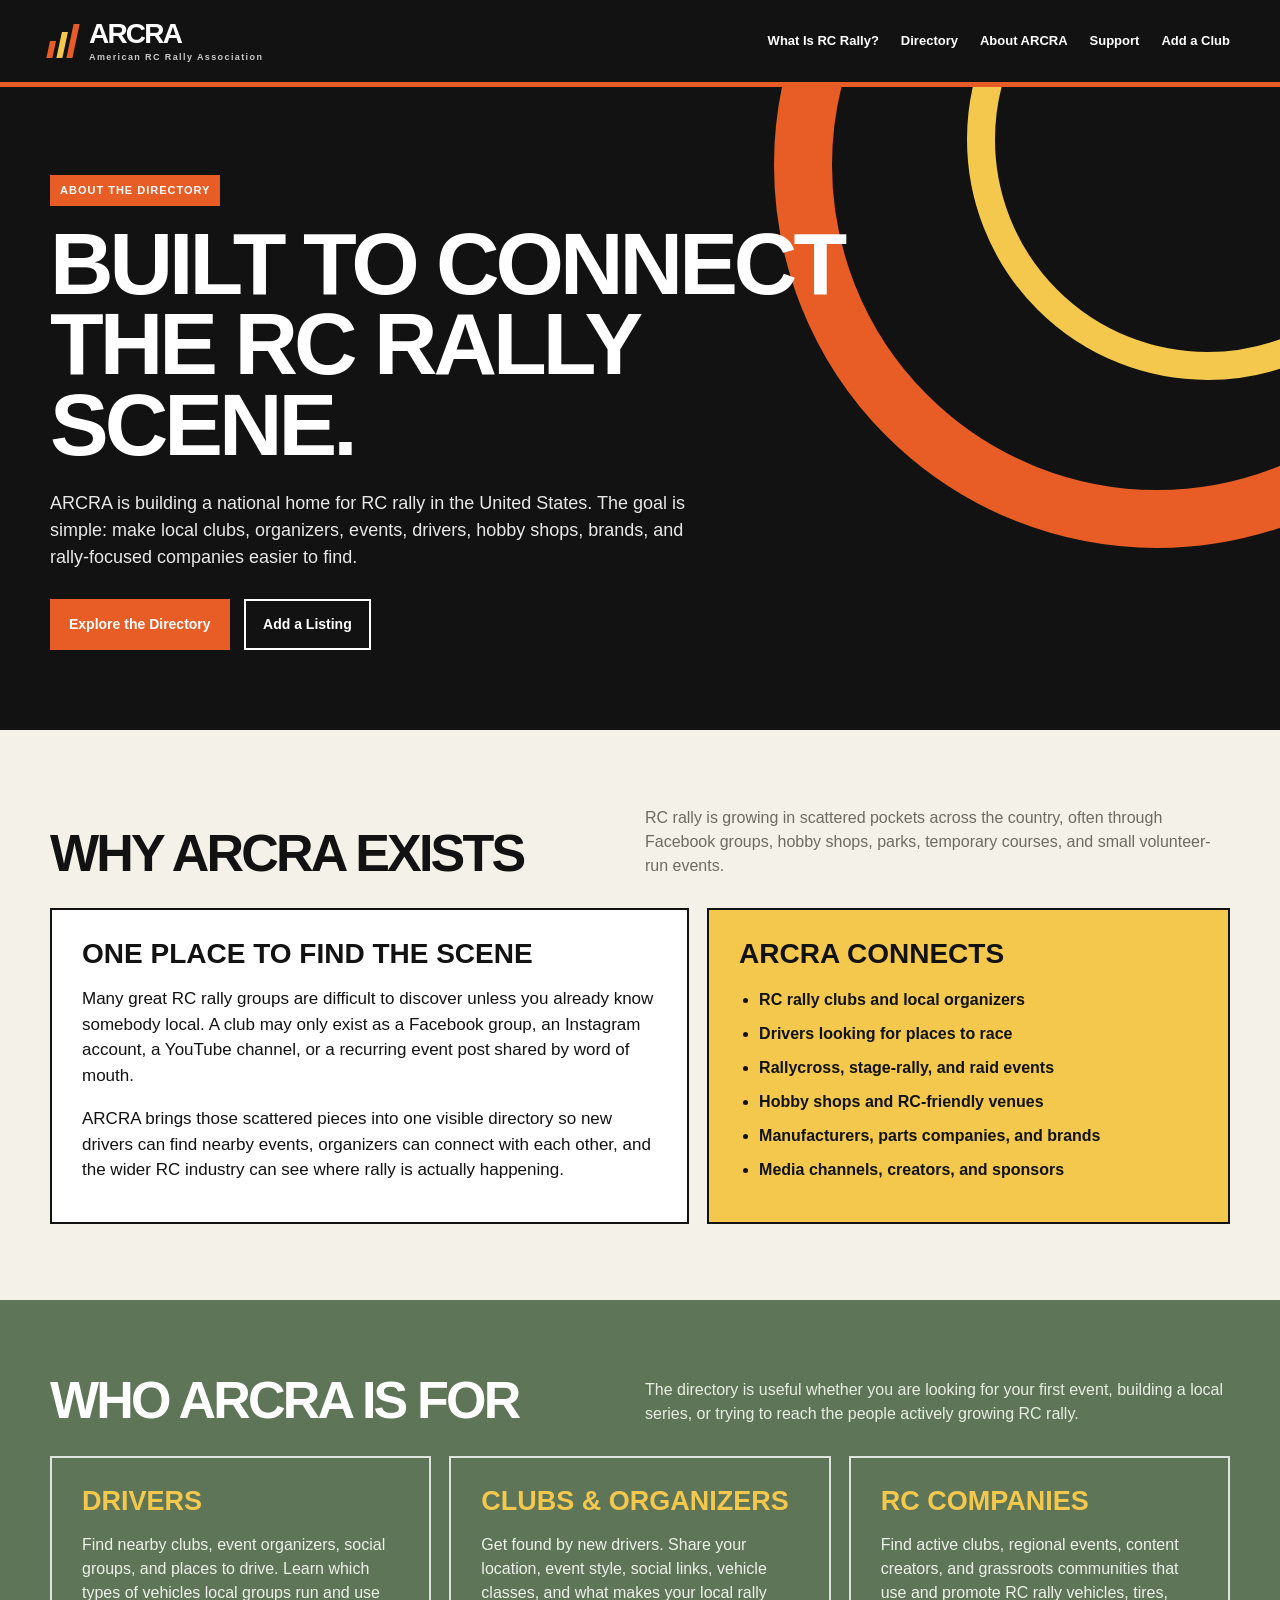
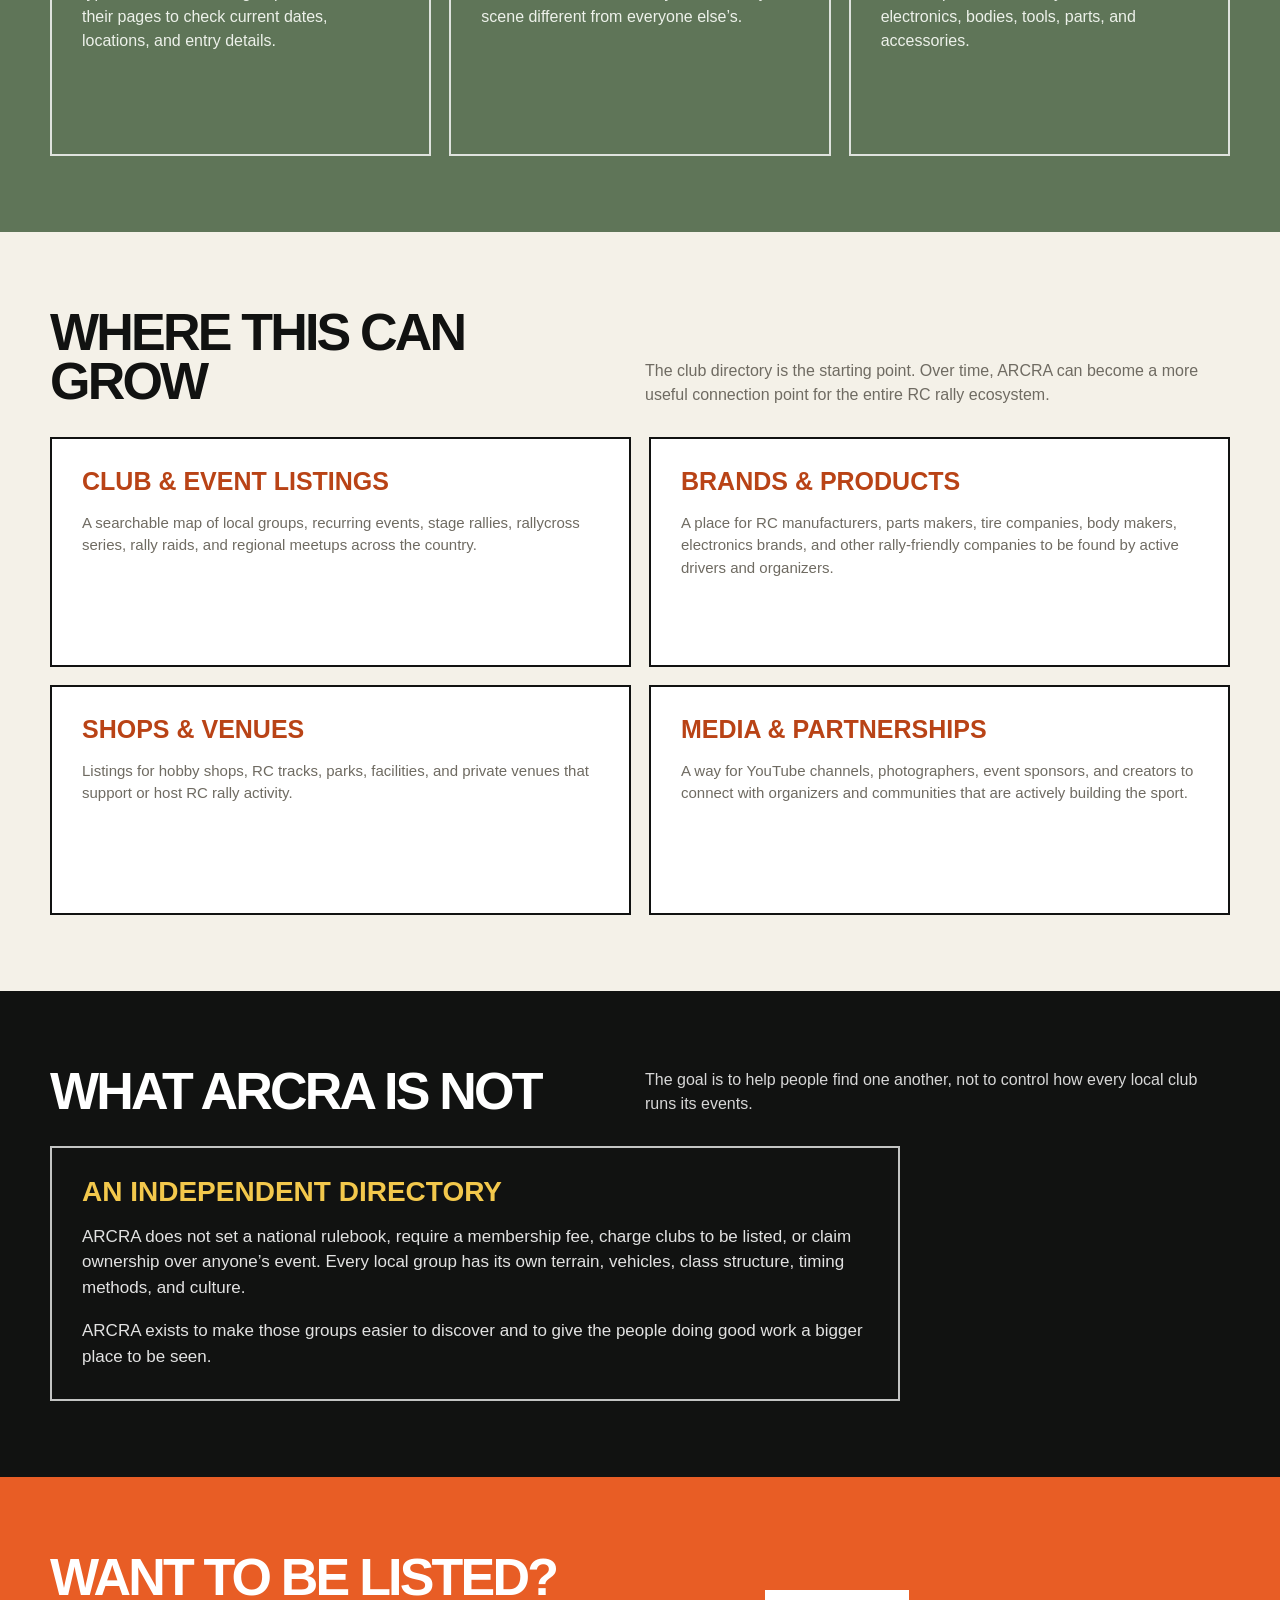
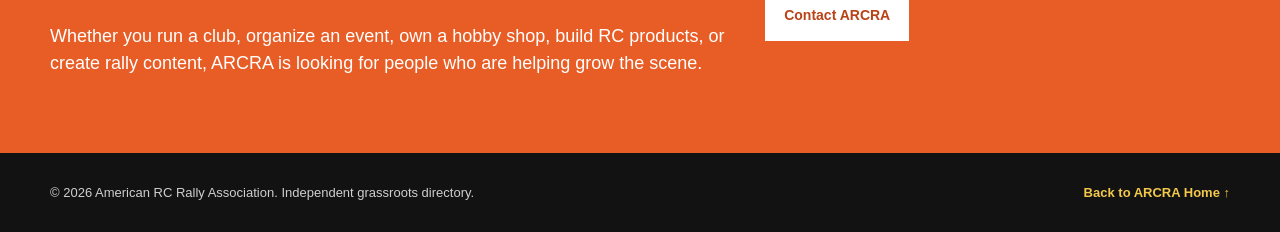
==== about-arcra.html @ 181cf9d0 "Create about-arcra.html" ====
<!DOCTYPE html>
<html lang="en">
<head>
  <meta charset="UTF-8" />
  <meta name="viewport" content="width=device-width, initial-scale=1.0" />

  <title>About ARCRA | American RC Rally Association</title>

  <meta
    name="description"
    content="Learn how ARCRA connects RC rally clubs, organizers, drivers, hobby shops, brands, and event partners across the United States."
  />

  <style>
    :root {
      --black: #111211;
      --paper: #f4f1e8;
      --white: #ffffff;
      --orange: #e85d25;
      --orange-dark: #b94316;
      --yellow: #f3c84c;
      --green: #5f7558;
      --muted: #6f6b62;
      --max-width: 1180px;
    }

    * {
      box-sizing: border-box;
    }

    html {
      scroll-behavior: smooth;
    }

    body {
      margin: 0;
      background: var(--paper);
      color: var(--black);
      font-family: Arial, Helvetica, sans-serif;
      line-height: 1.5;
    }

    a {
      color: inherit;
    }

    .container {
      width: min(var(--max-width), calc(100% - 32px));
      margin: 0 auto;
    }

    header {
      background: var(--black);
      border-bottom: 5px solid var(--orange);
    }

    .topbar {
      min-height: 82px;
      display: flex;
      align-items: center;
      justify-content: space-between;
      gap: 24px;
    }

    .brand {
      display: flex;
      align-items: center;
      gap: 13px;
      color: var(--white);
      text-decoration: none;
    }

    .brand-stripes {
      display: flex;
      align-items: flex-end;
      gap: 4px;
      height: 34px;
      transform: skew(-12deg);
    }

    .brand-stripes span {
      display: block;
      width: 6px;
      background: var(--orange);
    }

    .brand-stripes span:nth-child(1) {
      height: 17px;
    }

    .brand-stripes span:nth-child(2) {
      height: 26px;
      background: var(--yellow);
    }

    .brand-stripes span:nth-child(3) {
      height: 34px;
    }

    .brand-name {
      display: flex;
      flex-direction: column;
      line-height: 1;
    }

    .brand-name strong {
      font-size: 28px;
      font-weight: 900;
      letter-spacing: -1.8px;
    }

    .brand-name small {
      margin-top: 5px;
      color: #c9c9c9;
      font-size: 9px;
      font-weight: 800;
      letter-spacing: 1.4px;
    }

    nav {
      display: flex;
      align-items: center;
      justify-content: flex-end;
      gap: 22px;
      flex-wrap: wrap;
    }

    nav a {
      color: var(--white);
      font-size: 13px;
      font-weight: 800;
      text-decoration: none;
    }

    nav a:hover {
      color: var(--yellow);
    }

    .hero {
      position: relative;
      overflow: hidden;
      background: var(--black);
      color: var(--white);
      padding: 88px 0 80px;
    }

    .hero::before {
      content: "";
      position: absolute;
      width: 650px;
      height: 650px;
      right: -260px;
      top: -305px;
      border: 58px solid var(--orange);
      border-radius: 50%;
    }

    .hero::after {
      content: "";
      position: absolute;
      width: 425px;
      height: 425px;
      right: -168px;
      top: -188px;
      border: 28px solid var(--yellow);
      border-radius: 50%;
    }

    .hero-content {
      position: relative;
      z-index: 1;
      max-width: 860px;
    }

    .eyebrow {
      display: inline-block;
      background: var(--orange);
      padding: 7px 10px;
      font-size: 11px;
      font-weight: 900;
      letter-spacing: 1px;
      text-transform: uppercase;
    }

    h1 {
      margin: 18px 0 0;
      max-width: 820px;
      font-size: clamp(48px, 7vw, 88px);
      line-height: 0.92;
      letter-spacing: -4px;
      text-transform: uppercase;
    }

    .hero-copy {
      max-width: 670px;
      margin: 24px 0 0;
      color: #e8e8e8;
      font-size: 18px;
    }

    .button {
      display: inline-block;
      margin-top: 28px;
      padding: 13px 17px;
      background: var(--orange);
      border: 2px solid var(--orange);
      color: var(--white);
      font-size: 14px;
      font-weight: 900;
      text-decoration: none;
      transition: 0.18s ease;
    }

    .button:hover {
      background: var(--white);
      color: var(--orange);
    }

    .button-outline {
      margin-left: 10px;
      background: transparent;
      border-color: var(--white);
      color: var(--white);
    }

    .button-outline:hover {
      background: var(--white);
      color: var(--black);
    }

    section {
      padding: 76px 0;
    }

    .section-heading {
      display: flex;
      justify-content: space-between;
      align-items: end;
      gap: 28px;
      margin-bottom: 30px;
    }

    h2 {
      margin: 0;
      font-size: clamp(32px, 4.5vw, 52px);
      line-height: 0.95;
      letter-spacing: -2.8px;
      text-transform: uppercase;
    }

    .section-heading p {
      max-width: 585px;
      margin: 0;
      color: var(--muted);
      font-size: 16px;
    }

    .intro-grid,
    .audience-grid,
    .future-grid,
    .cta-grid {
      display: grid;
      gap: 18px;
    }

    .intro-grid {
      grid-template-columns: 1.1fr 0.9fr;
    }

    .intro-main,
    .intro-side,
    .audience-card,
    .future-card,
    .not-card {
      border: 2px solid var(--black);
      padding: 30px;
    }

    .intro-main,
    .audience-card,
    .future-card {
      background: var(--white);
    }

    .intro-main h3,
    .audience-card h3,
    .future-card h3,
    .intro-side h3,
    .not-card h3 {
      margin: 0;
      font-size: 28px;
      line-height: 1;
      text-transform: uppercase;
    }

    .intro-main p,
    .intro-side p,
    .audience-card p,
    .future-card p,
    .not-card p {
      margin: 18px 0 0;
      font-size: 17px;
    }

    .intro-side {
      background: var(--yellow);
    }

    .intro-side ul {
      margin: 20px 0 0;
      padding-left: 20px;
      font-weight: 700;
    }

    .intro-side li {
      margin-bottom: 10px;
    }

    .audience-section {
      background: var(--green);
      color: var(--white);
    }

    .audience-section .section-heading p {
      color: #e8eee3;
    }

    .audience-grid {
      grid-template-columns: repeat(3, 1fr);
    }

    .audience-card {
      min-height: 300px;
      background: transparent;
      border-color: rgba(255, 255, 255, 0.8);
    }

    .audience-card h3 {
      color: var(--yellow);
      font-size: 27px;
    }

    .audience-card p {
      color: #edf1ea;
      font-size: 16px;
    }

    .future-grid {
      grid-template-columns: repeat(2, 1fr);
    }

    .future-card {
      min-height: 230px;
    }

    .future-card h3 {
      color: var(--orange-dark);
      font-size: 25px;
    }

    .future-card p {
      color: var(--muted);
      font-size: 15px;
    }

    .not-section {
      background: var(--black);
      color: var(--white);
    }

    .not-section .section-heading p {
      color: #d7d7d7;
    }

    .not-card {
      border-color: rgba(255, 255, 255, 0.75);
      max-width: 850px;
    }

    .not-card h3 {
      color: var(--yellow);
    }

    .not-card p {
      color: #e2e2e2;
    }

    .cta {
      background: var(--orange);
      color: var(--white);
    }

    .cta-grid {
      grid-template-columns: 1.2fr 0.8fr;
      align-items: center;
    }

    .cta p {
      max-width: 680px;
      margin: 20px 0 0;
      font-size: 18px;
    }

    .cta .button {
      margin-top: 0;
      background: var(--white);
      border-color: var(--white);
      color: var(--orange-dark);
    }

    .cta .button:hover {
      background: var(--black);
      border-color: var(--black);
      color: var(--white);
    }

    footer {
      background: var(--black);
      color: var(--white);
      padding: 30px 0;
    }

    .footer-row {
      display: flex;
      justify-content: space-between;
      align-items: center;
      gap: 16px;
      flex-wrap: wrap;
    }

    .footer-row p {
      margin: 0;
      color: #cfcfcf;
      font-size: 13px;
    }

    .footer-row a {
      color: var(--yellow);
      font-size: 13px;
      font-weight: 900;
      text-decoration: none;
    }

    @media (max-width: 900px) {
      .intro-grid,
      .cta-grid,
      .audience-grid,
      .future-grid {
        grid-template-columns: 1fr;
      }
    }

    @media (max-width: 650px) {
      .topbar {
        min-height: auto;
        padding: 15px 0;
        flex-direction: column;
        align-items: flex-start;
      }

      nav {
        justify-content: flex-start;
        gap: 15px;
      }

      .hero {
        padding: 64px 0 58px;
      }

      .hero::before {
        width: 420px;
        height: 420px;
        right: -260px;
        top: -185px;
        border-width: 45px;
      }

      .hero::after {
        width: 290px;
        height: 290px;
        right: -178px;
        top: -125px;
      }

      h1 {
        letter-spacing: -2.8px;
      }

      .section-heading {
        flex-direction: column;
        align-items: flex-start;
      }

      .button-outline {
        margin-left: 0;
      }

      section {
        padding: 58px 0;
      }
    }
  </style>
</head>

<body>
  <header>
    <div class="container topbar">
      <a class="brand" href="index.html" aria-label="ARCRA home">
        <span class="brand-stripes" aria-hidden="true">
          <span></span>
          <span></span>
          <span></span>
        </span>

        <span class="brand-name">
          <strong>ARCRA</strong>
          <small>American RC Rally Association</small>
        </span>
      </a>

      <nav>
        <a href="what-is-rc-rally.html">What Is RC Rally?</a>
        <a href="index.html#directory">Directory</a>
        <a href="about-arcra.html">About ARCRA</a>
        <a href="index.html#support">Support</a>
        <a href="index.html#add-a-club">Add a Club</a>
      </nav>
    </div>
  </header>

  <main>
    <section class="hero">
      <div class="container">
        <div class="hero-content">
          <span class="eyebrow">About the Directory</span>

          <h1>Built to Connect the RC Rally Scene.</h1>

          <p class="hero-copy">
            ARCRA is building a national home for RC rally in the United States.
            The goal is simple: make local clubs, organizers, events, drivers,
            hobby shops, brands, and rally-focused companies easier to find.
          </p>

          <a class="button" href="index.html#directory">Explore the Directory</a>
          <a class="button button-outline" href="index.html#add-a-club">Add a Listing</a>
        </div>
      </div>
    </section>

    <section>
      <div class="container">
        <div class="section-heading">
          <h2>Why ARCRA Exists</h2>

          <p>
            RC rally is growing in scattered pockets across the country, often
            through Facebook groups, hobby shops, parks, temporary courses, and
            small volunteer-run events.
          </p>
        </div>

        <div class="intro-grid">
          <div class="intro-main">
            <h3>One Place to Find the Scene</h3>

            <p>
              Many great RC rally groups are difficult to discover unless you
              already know somebody local. A club may only exist as a Facebook
              group, an Instagram account, a YouTube channel, or a recurring
              event post shared by word of mouth.
            </p>

            <p>
              ARCRA brings those scattered pieces into one visible directory so
              new drivers can find nearby events, organizers can connect with
              each other, and the wider RC industry can see where rally is
              actually happening.
            </p>
          </div>

          <aside class="intro-side">
            <h3>ARCRA Connects</h3>

            <ul>
              <li>RC rally clubs and local organizers</li>
              <li>Drivers looking for places to race</li>
              <li>Rallycross, stage-rally, and raid events</li>
              <li>Hobby shops and RC-friendly venues</li>
              <li>Manufacturers, parts companies, and brands</li>
              <li>Media channels, creators, and sponsors</li>
            </ul>
          </aside>
        </div>
      </div>
    </section>

    <section class="audience-section">
      <div class="container">
        <div class="section-heading">
          <h2>Who ARCRA Is For</h2>

          <p>
            The directory is useful whether you are looking for your first event,
            building a local series, or trying to reach the people actively
            growing RC rally.
          </p>
        </div>

        <div class="audience-grid">
          <article class="audience-card">
            <h3>Drivers</h3>

            <p>
              Find nearby clubs, event organizers, social groups, and places to
              drive. Learn which types of vehicles local groups run and use their
              pages to check current dates, locations, and entry details.
            </p>
          </article>

          <article class="audience-card">
            <h3>Clubs & Organizers</h3>

            <p>
              Get found by new drivers. Share your location, event style, social
              links, vehicle classes, and what makes your local rally scene
              different from everyone else’s.
            </p>
          </article>

          <article class="audience-card">
            <h3>RC Companies</h3>

            <p>
              Find active clubs, regional events, content creators, and
              grassroots communities that use and promote RC rally vehicles,
              tires, electronics, bodies, tools, parts, and accessories.
            </p>
          </article>
        </div>
      </div>
    </section>

    <section>
      <div class="container">
        <div class="section-heading">
          <h2>Where This Can Grow</h2>

          <p>
            The club directory is the starting point. Over time, ARCRA can become
            a more useful connection point for the entire RC rally ecosystem.
          </p>
        </div>

        <div class="future-grid">
          <article class="future-card">
            <h3>Club & Event Listings</h3>

            <p>
              A searchable map of local groups, recurring events, stage rallies,
              rallycross series, rally raids, and regional meetups across the
              country.
            </p>
          </article>

          <article class="future-card">
            <h3>Brands & Products</h3>

            <p>
              A place for RC manufacturers, parts makers, tire companies, body
              makers, electronics brands, and other rally-friendly companies to
              be found by active drivers and organizers.
            </p>
          </article>

          <article class="future-card">
            <h3>Shops & Venues</h3>

            <p>
              Listings for hobby shops, RC tracks, parks, facilities, and private
              venues that support or host RC rally activity.
            </p>
          </article>

          <article class="future-card">
            <h3>Media & Partnerships</h3>

            <p>
              A way for YouTube channels, photographers, event sponsors, and
              creators to connect with organizers and communities that are
              actively building the sport.
            </p>
          </article>
        </div>
      </div>
    </section>

    <section class="not-section">
      <div class="container">
        <div class="section-heading">
          <h2>What ARCRA Is Not</h2>

          <p>
            The goal is to help people find one another, not to control how every
            local club runs its events.
          </p>
        </div>

        <div class="not-card">
          <h3>An Independent Directory</h3>

          <p>
            ARCRA does not set a national rulebook, require a membership fee,
            charge clubs to be listed, or claim ownership over anyone’s event.
            Every local group has its own terrain, vehicles, class structure,
            timing methods, and culture.
          </p>

          <p>
            ARCRA exists to make those groups easier to discover and to give the
            people doing good work a bigger place to be seen.
          </p>
        </div>
      </div>
    </section>

    <section class="cta">
      <div class="container cta-grid">
        <div>
          <h2>Want to Be Listed?</h2>

          <p>
            Whether you run a club, organize an event, own a hobby shop, build
            RC products, or create rally content, ARCRA is looking for people
            who are helping grow the scene.
          </p>
        </div>

        <div>
          <a
            class="button"
            href="mailto:TampaRCrallyraids@gmail.com?subject=ARCRA%20Listing%20Request"
          >
            Contact ARCRA
          </a>
        </div>
      </div>
    </section>
  </main>

  <footer>
    <div class="container footer-row">
      <p>© 2026 American RC Rally Association. Independent grassroots directory.</p>
      <a href="index.html">Back to ARCRA Home ↑</a>
    </div>
  </footer>
</body>
</html>
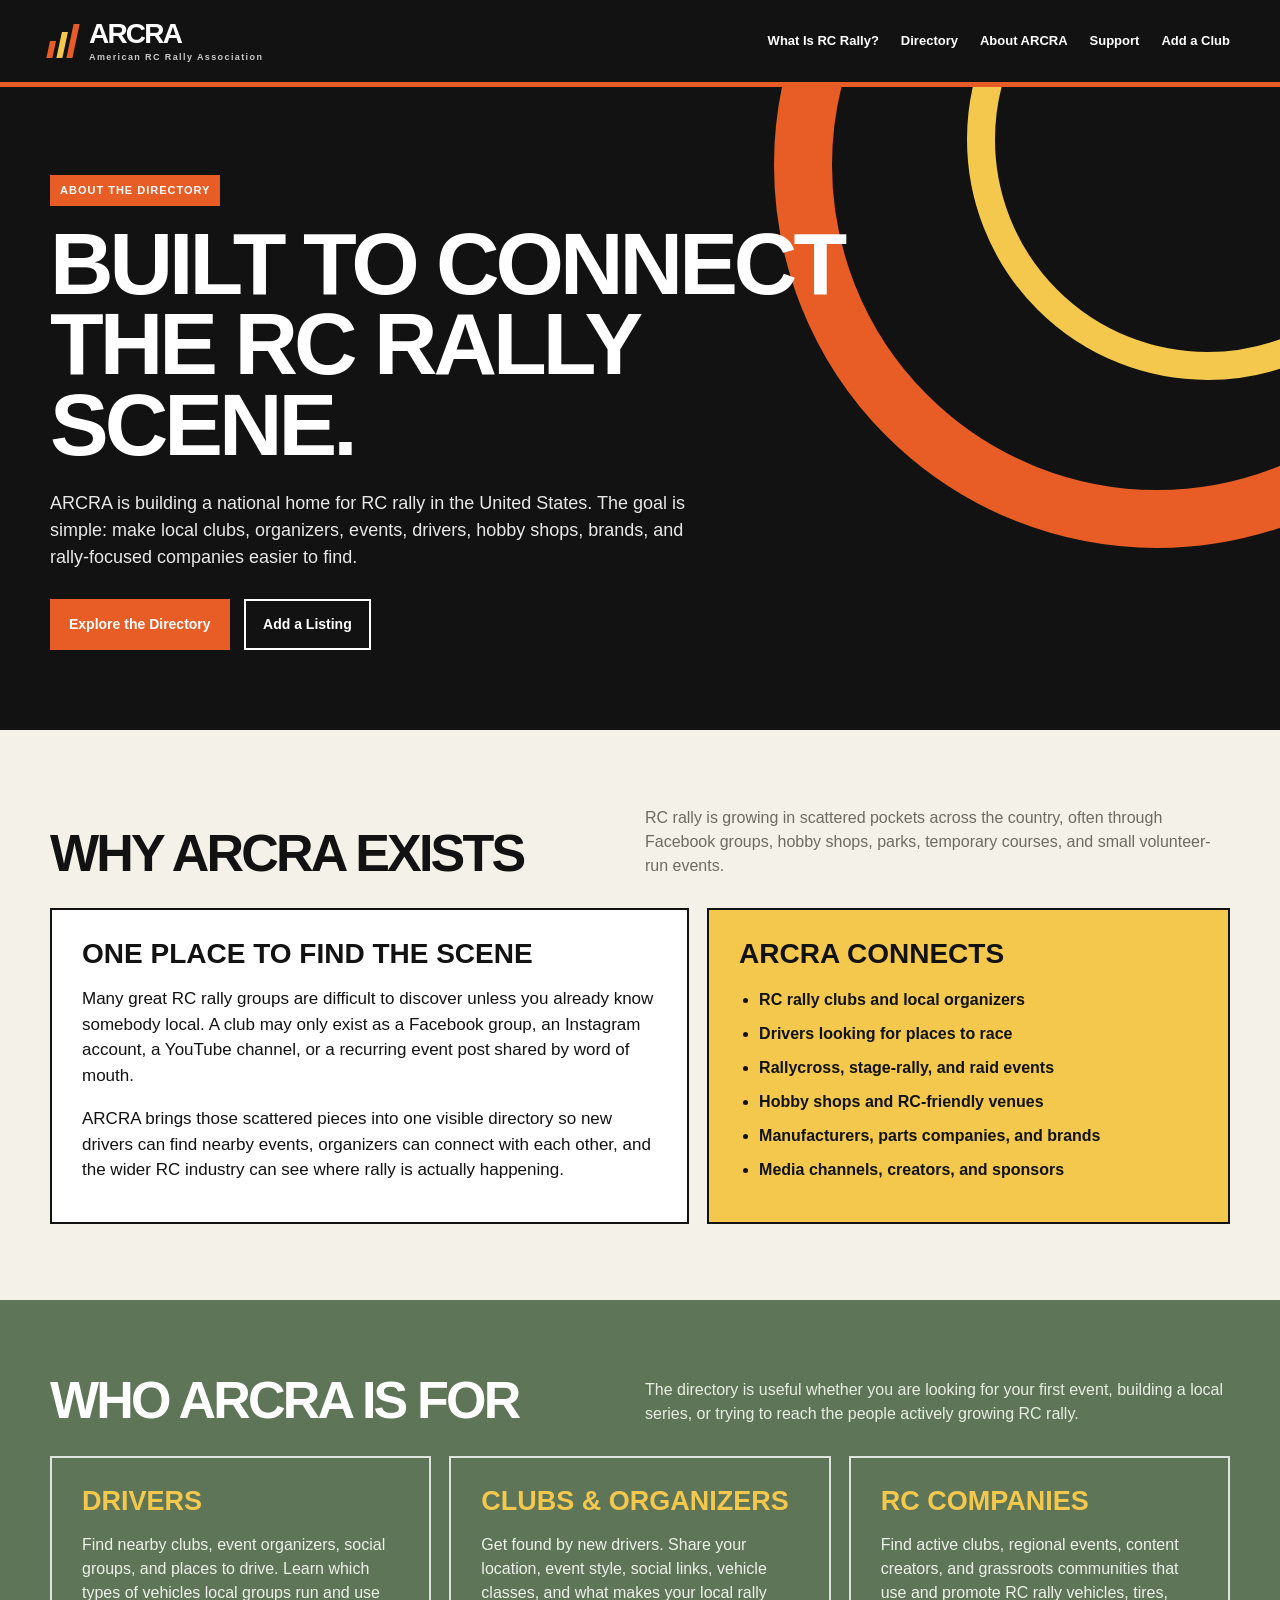
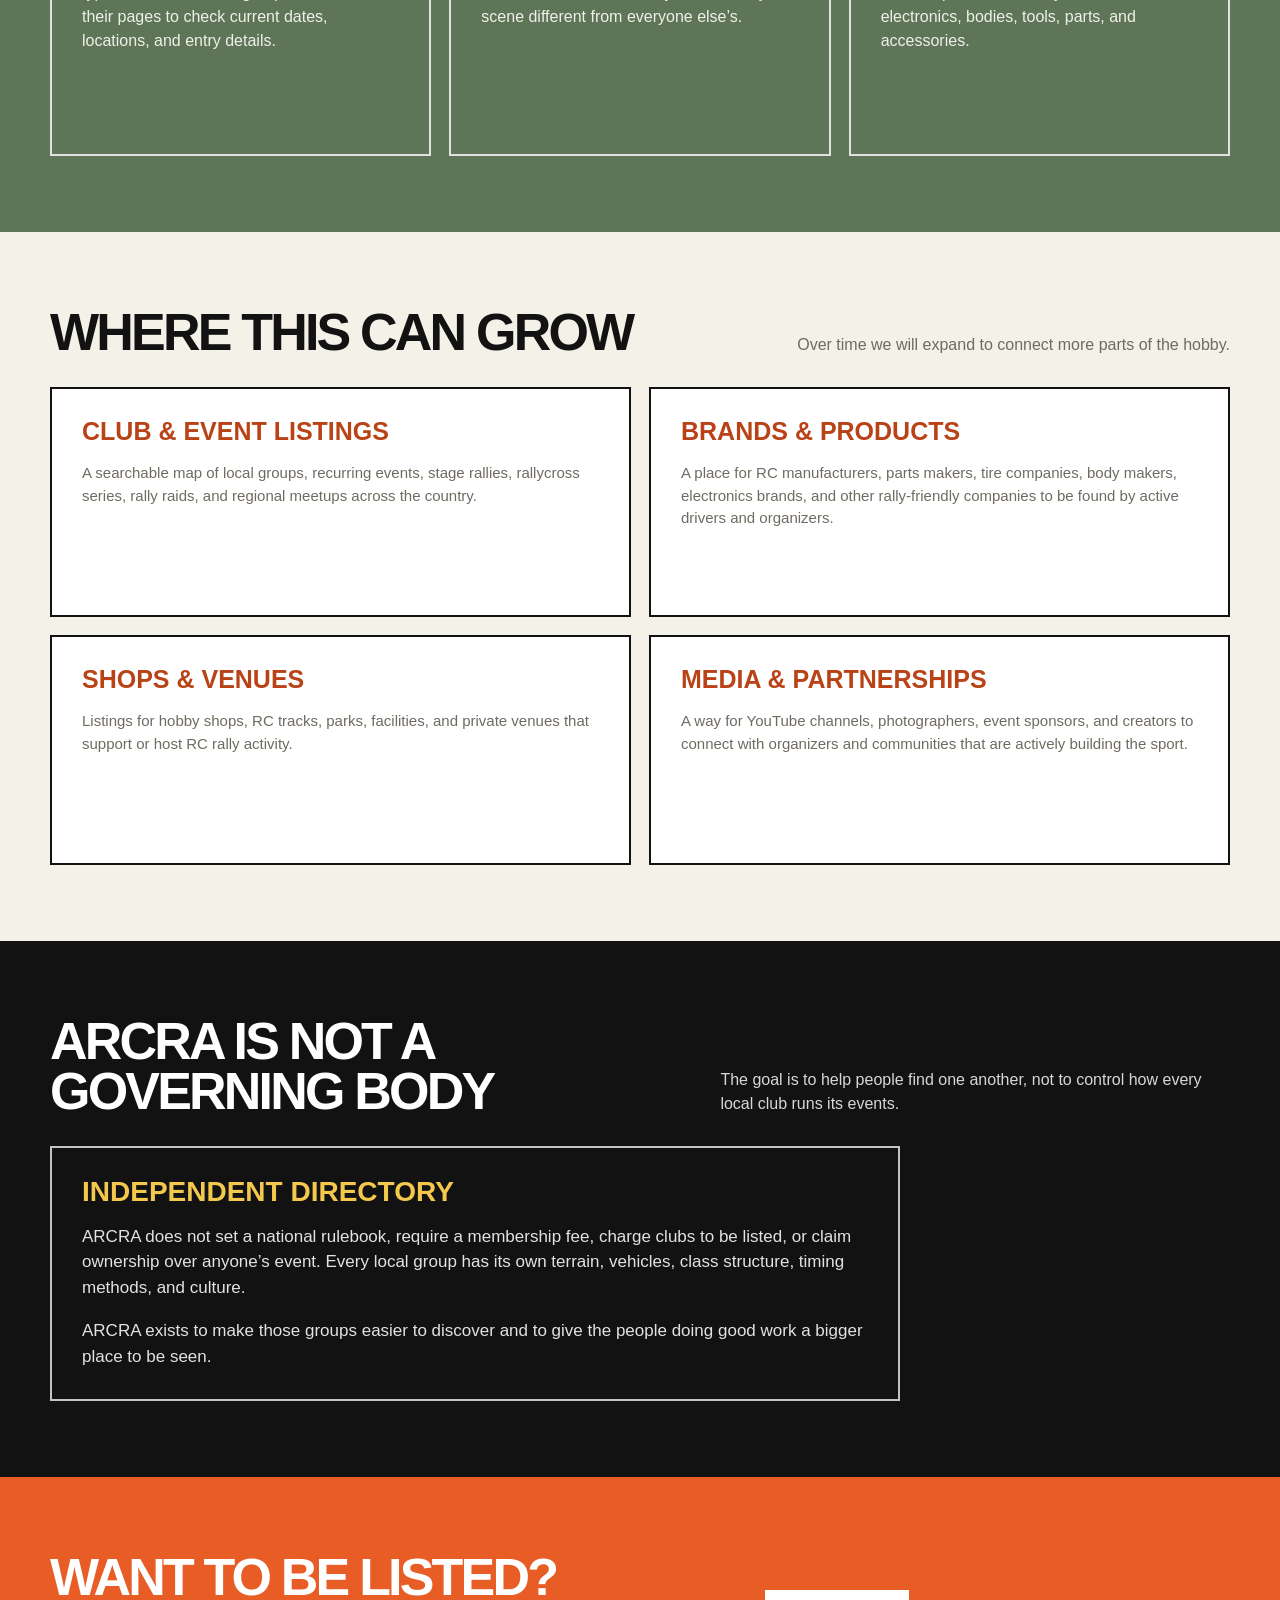
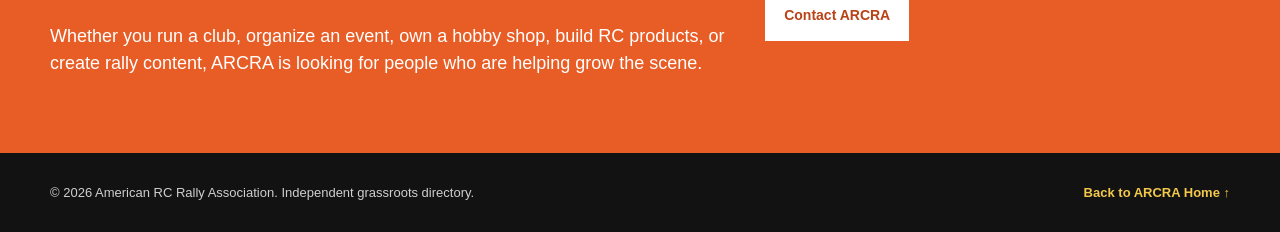
==== commit e1f262d5: "Update about-arcra.html" ====
--- a/about-arcra.html
+++ b/about-arcra.html
@@ -647,8 +647,7 @@
           <h2>Where This Can Grow</h2>
 
           <p>
-            The club directory is the starting point. Over time, ARCRA can become
-            a more useful connection point for the entire RC rally ecosystem.
+            Over time we will expand to connect more parts of the hobby.
           </p>
         </div>
 
@@ -698,7 +697,7 @@
     <section class="not-section">
       <div class="container">
         <div class="section-heading">
-          <h2>What ARCRA Is Not</h2>
+          <h2>ARCRA is not a governing body</h2>
 
           <p>
             The goal is to help people find one another, not to control how every
@@ -707,7 +706,7 @@
         </div>
 
         <div class="not-card">
-          <h3>An Independent Directory</h3>
+          <h3> Independent Directory</h3>
 
           <p>
             ARCRA does not set a national rulebook, require a membership fee,
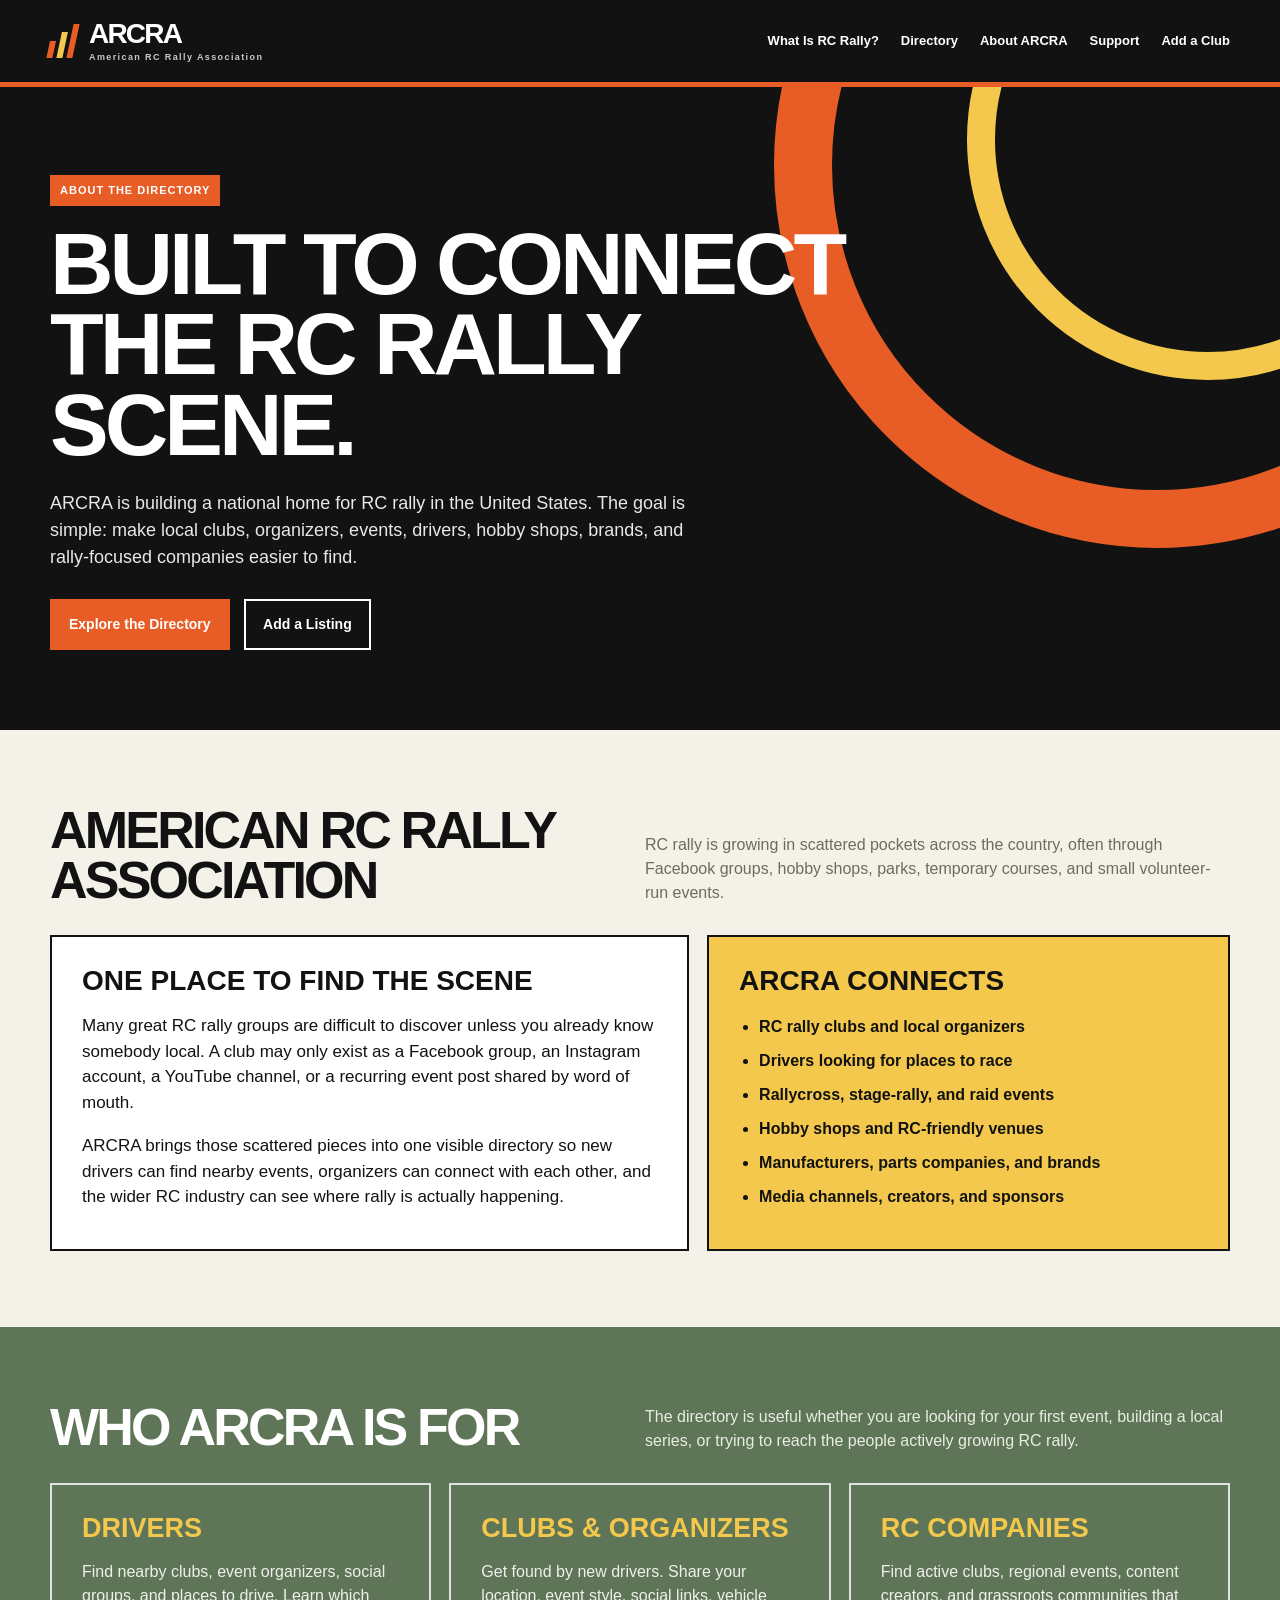
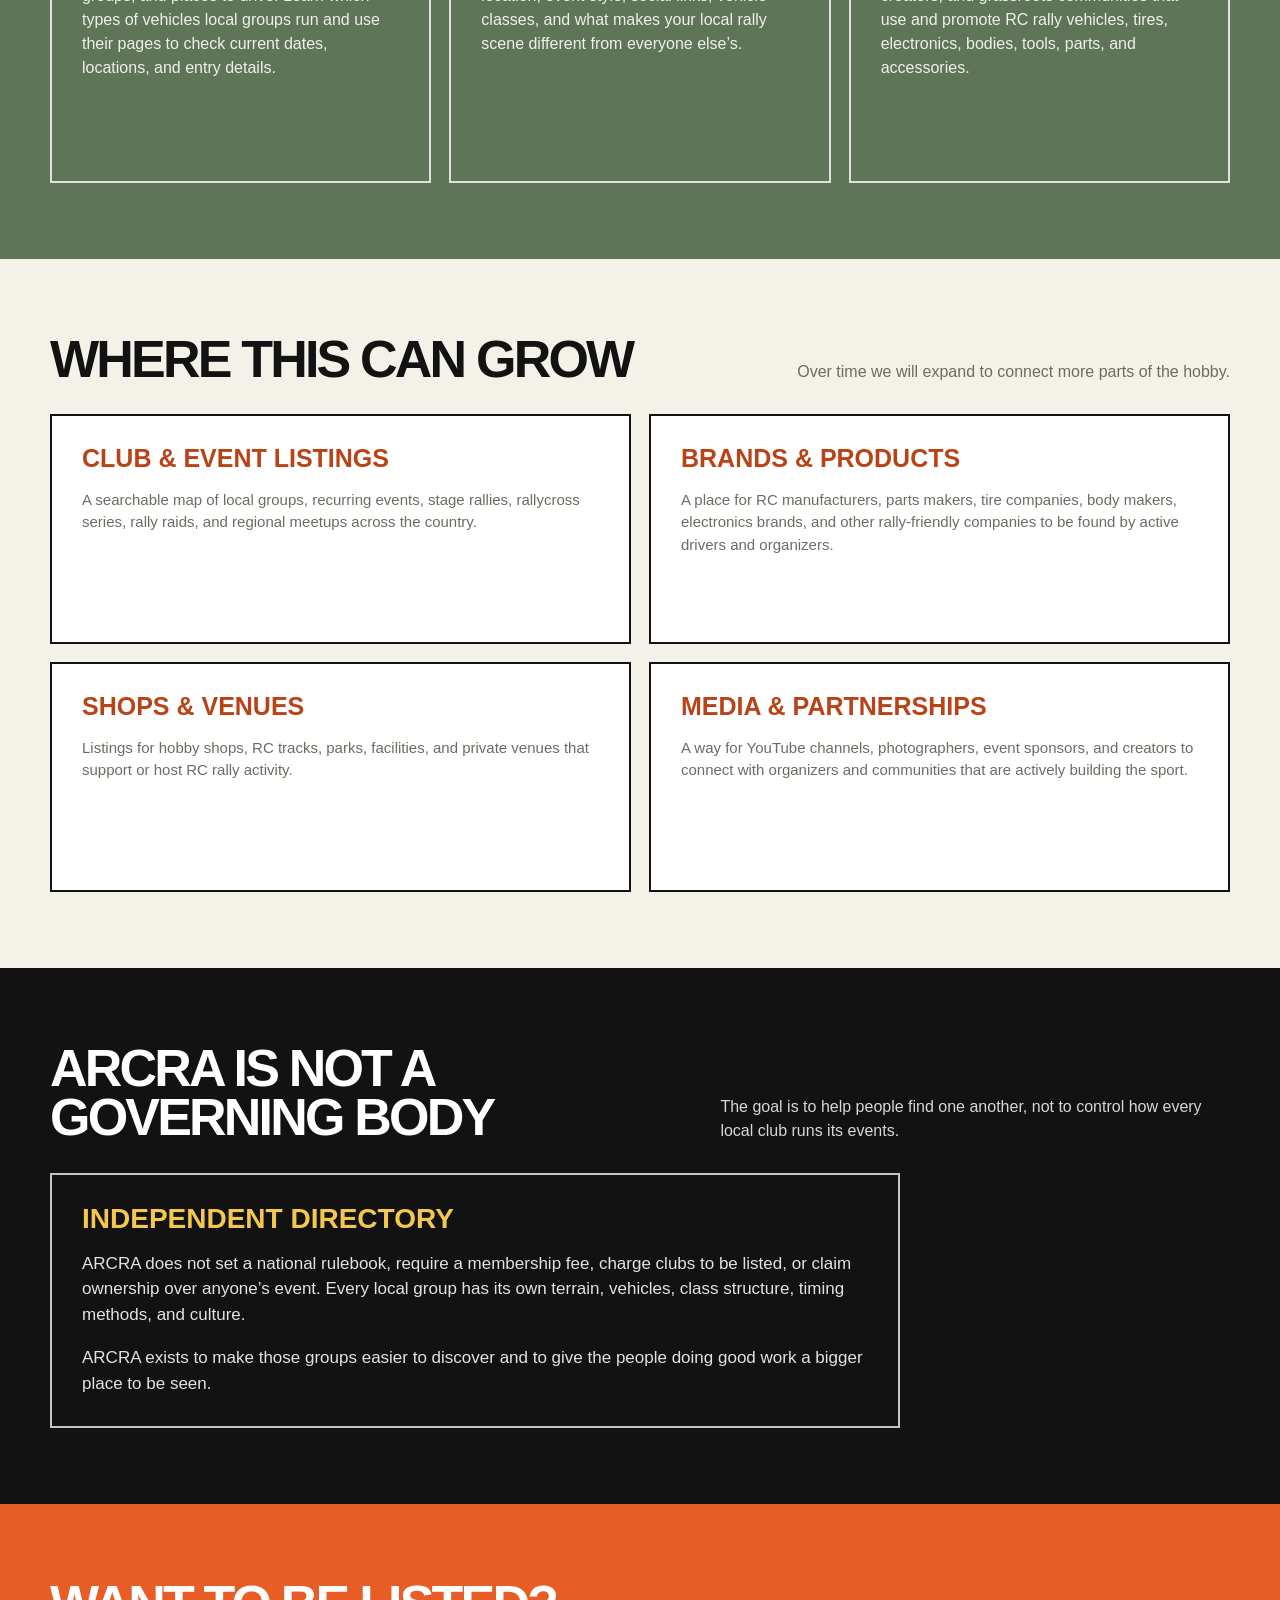
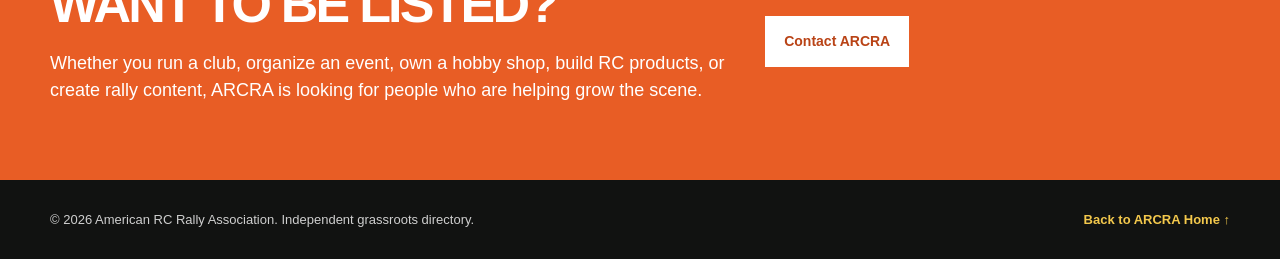
==== commit 53a2faf5: "Update about-arcra.html" ====
--- a/about-arcra.html
+++ b/about-arcra.html
@@ -551,7 +551,7 @@
     <section>
       <div class="container">
         <div class="section-heading">
-          <h2>Why ARCRA Exists</h2>
+          <h2>American RC Rally Association</h2>
 
           <p>
             RC rally is growing in scattered pockets across the country, often
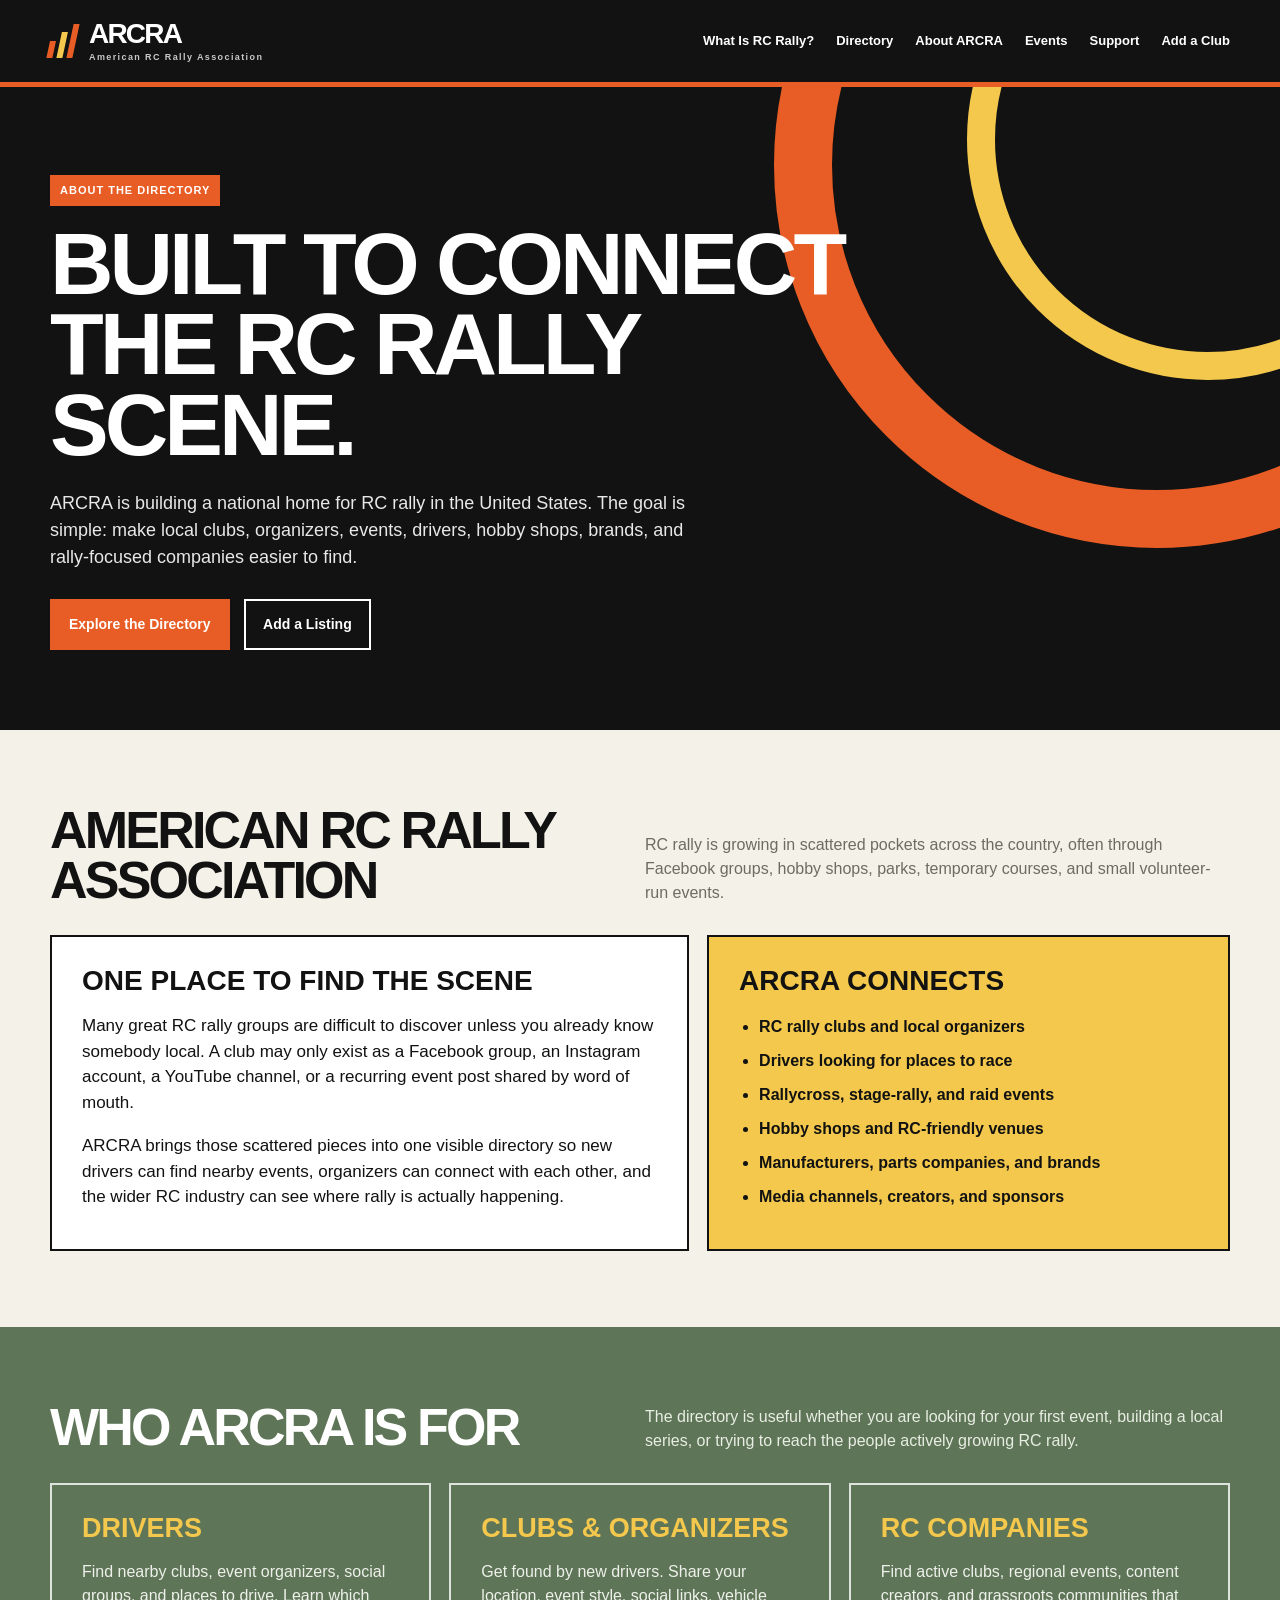
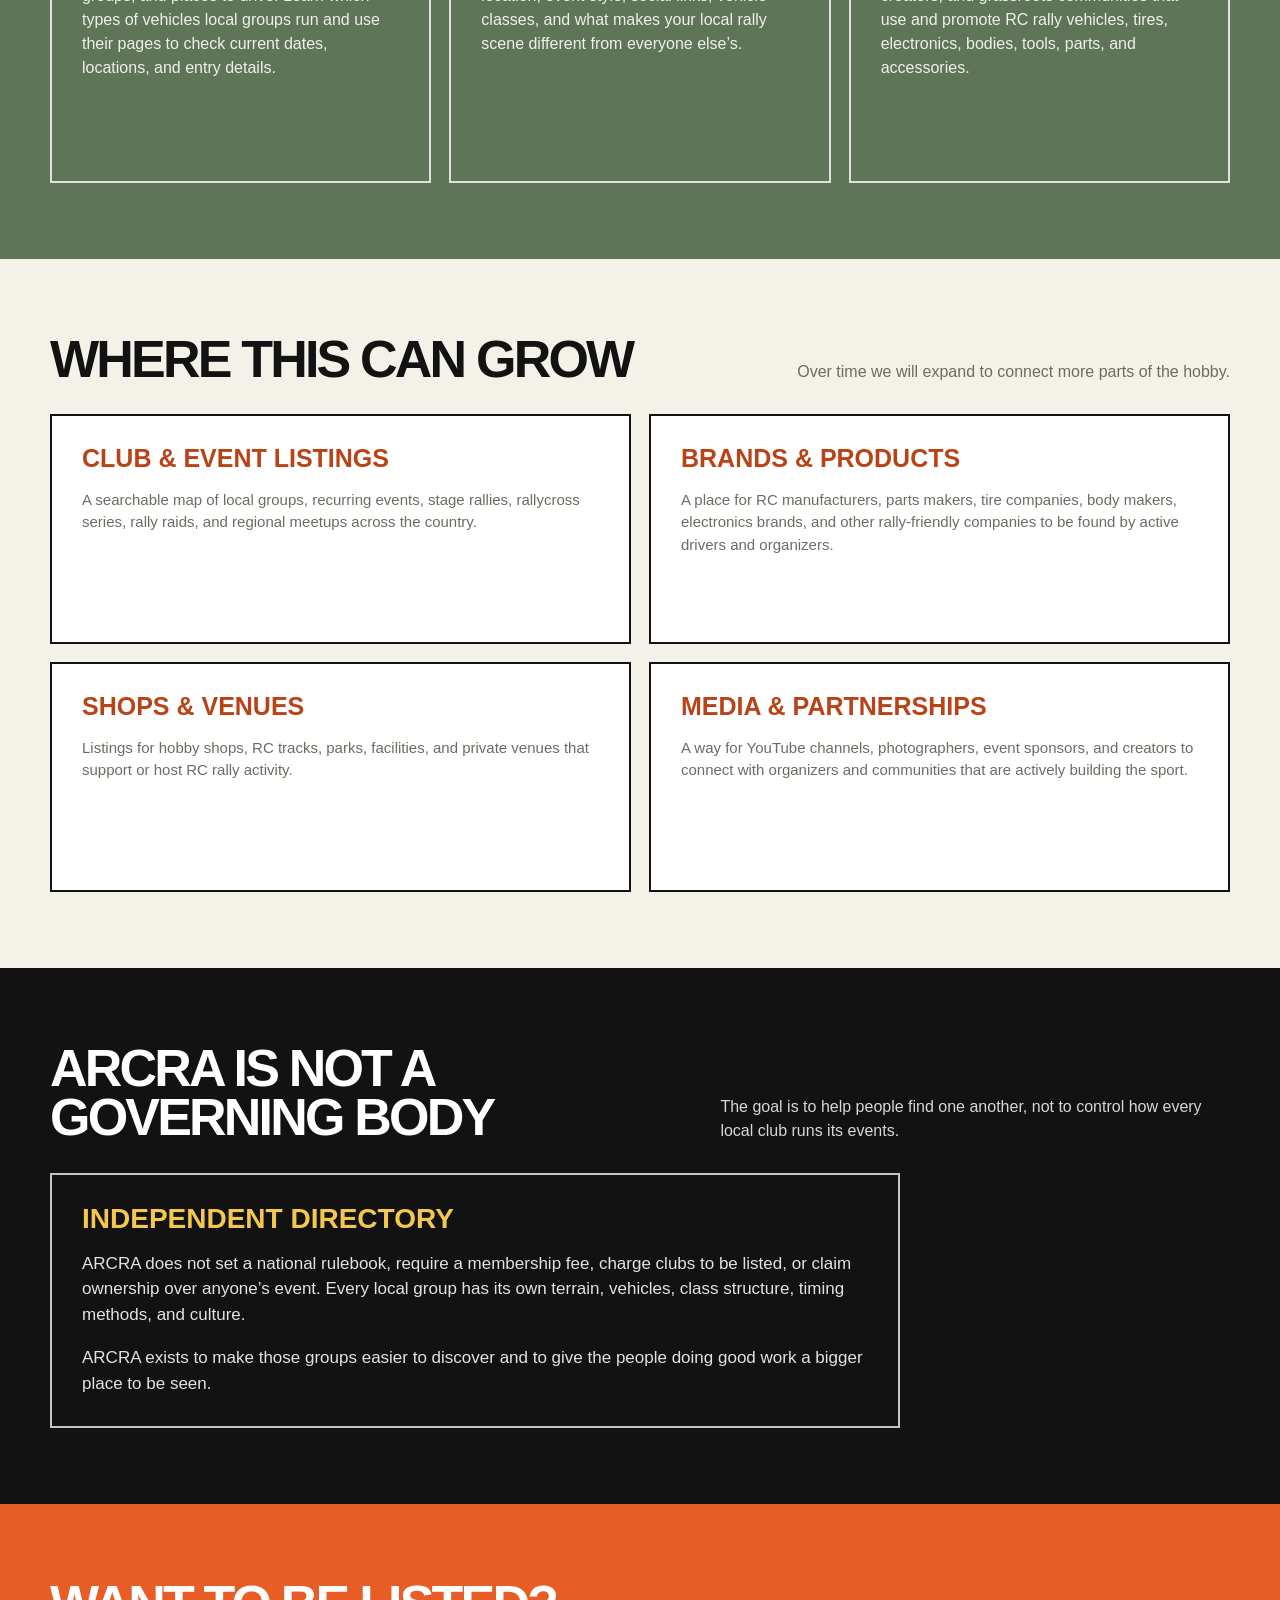
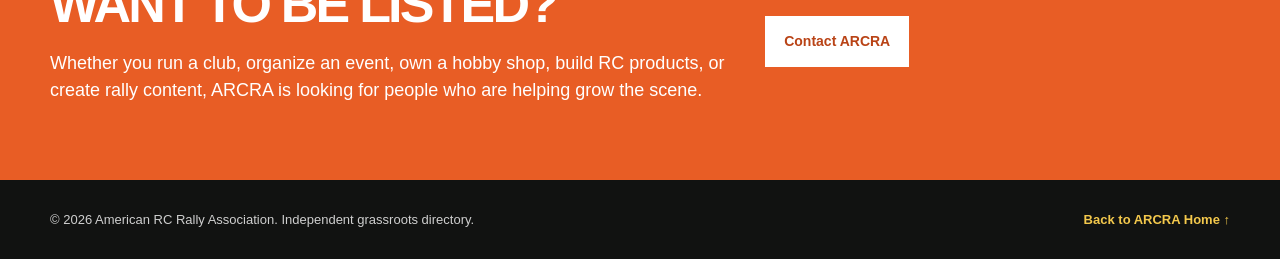
==== commit 80fcb060: "Update about-arcra.html" ====
--- a/about-arcra.html
+++ b/about-arcra.html
@@ -522,6 +522,7 @@
         <a href="what-is-rc-rally.html">What Is RC Rally?</a>
         <a href="index.html#directory">Directory</a>
         <a href="about-arcra.html">About ARCRA</a>
+        <a href="events.html">Events</a>
         <a href="index.html#support">Support</a>
         <a href="index.html#add-a-club">Add a Club</a>
       </nav>
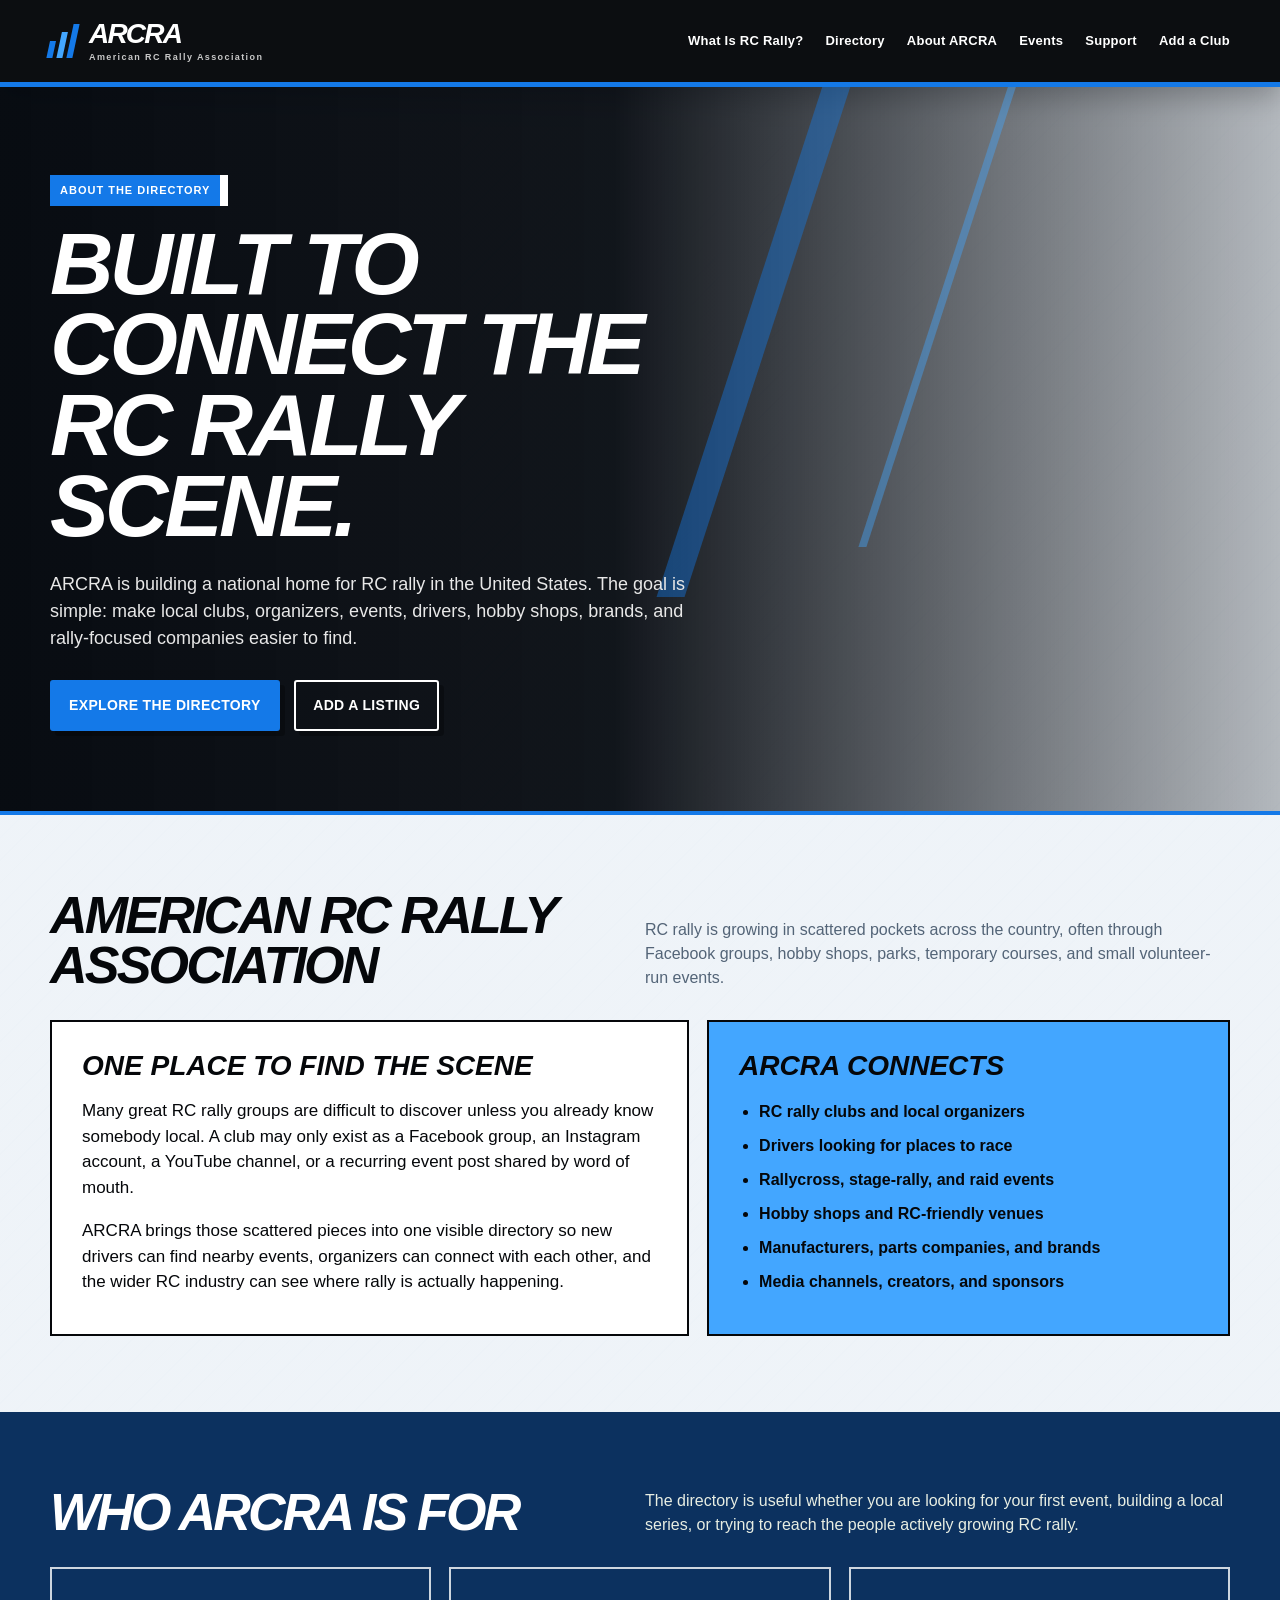
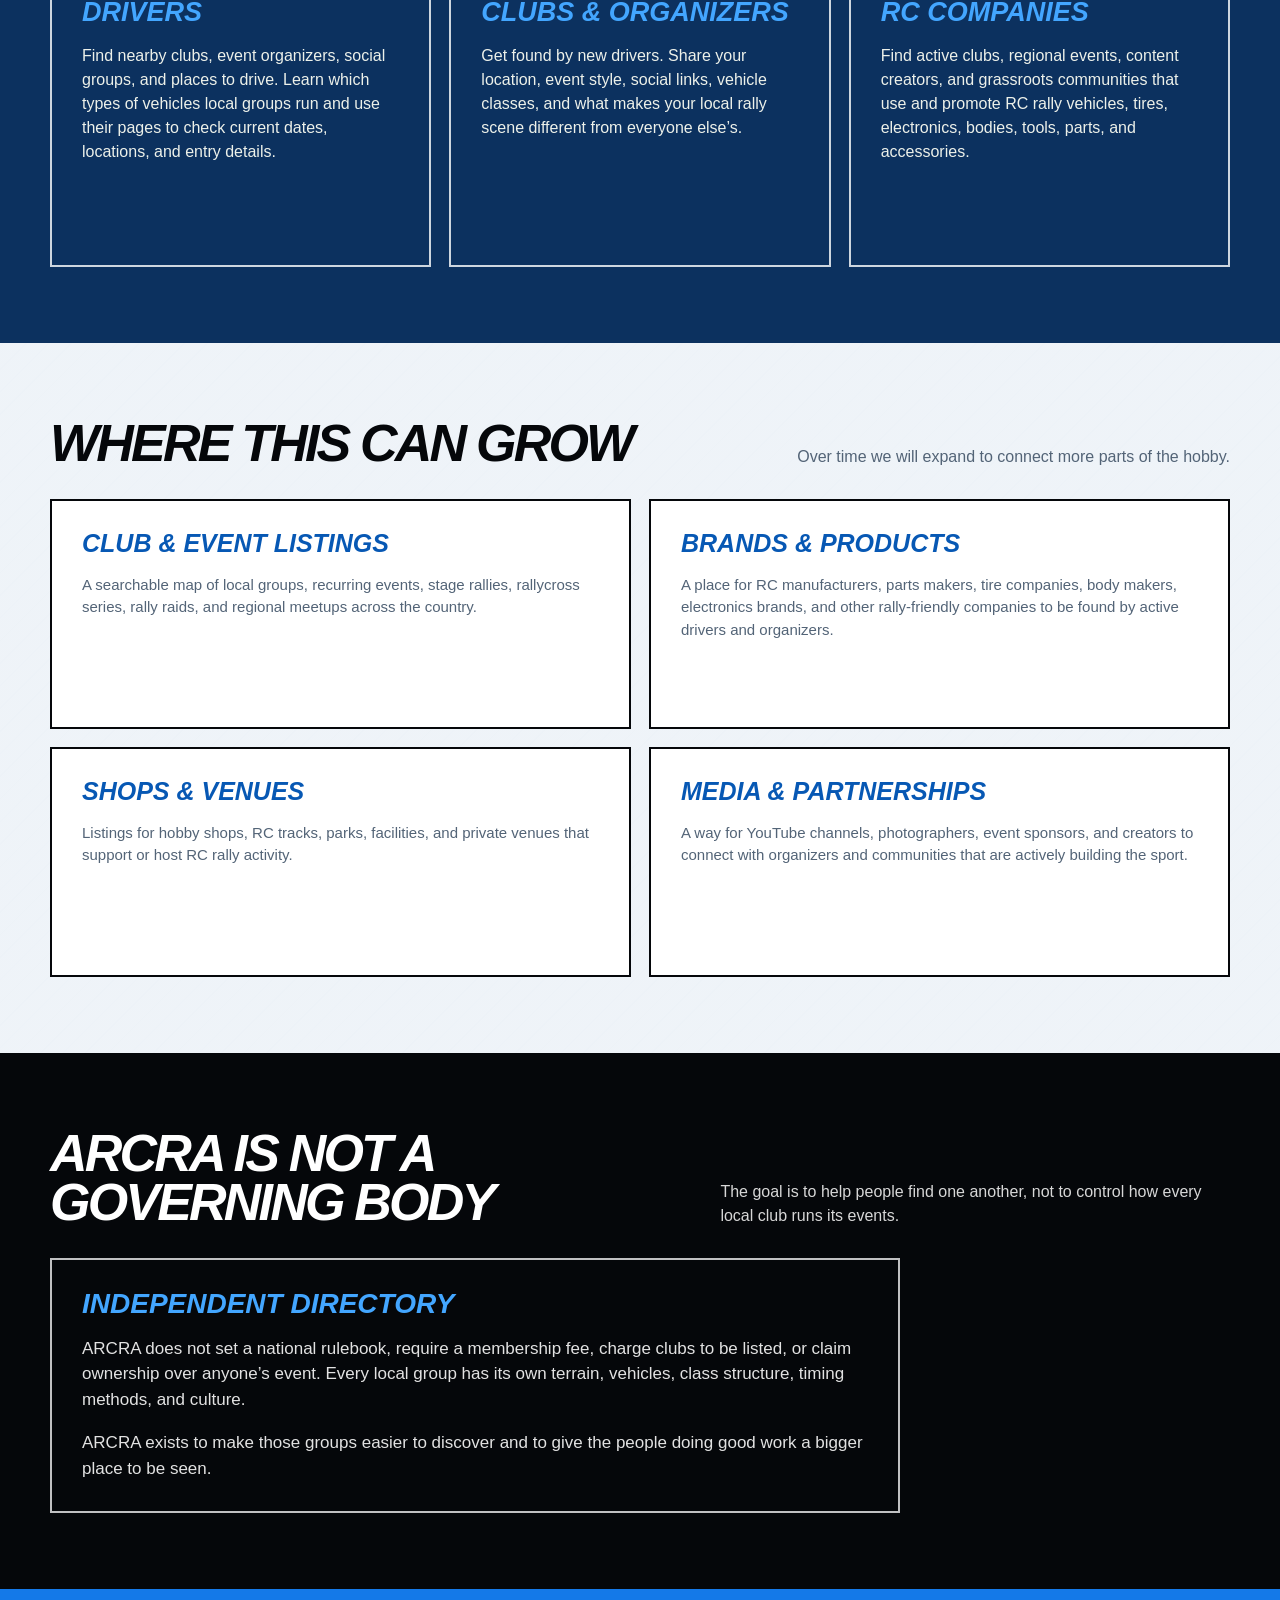
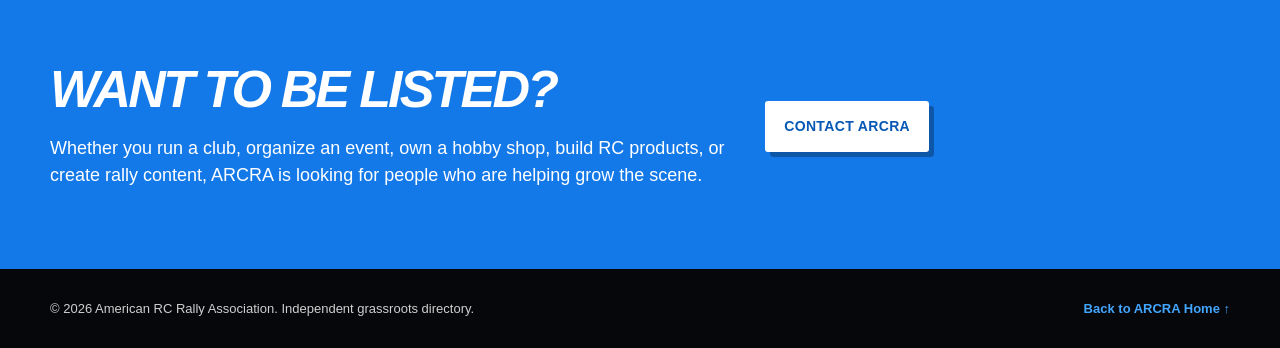
==== commit c5d0cb8f: "Apply ARCRA brand theme to About page" ====
--- a/about-arcra.html
+++ b/about-arcra.html
@@ -500,6 +500,7 @@
       }
     }
   </style>
+  <link rel="stylesheet" href="brand-overrides.css" />
 </head>
 
 <body>
@@ -739,7 +740,7 @@
         <div>
           <a
             class="button"
-            href="mailto:TampaRCrallyraids@gmail.com?subject=ARCRA%20Listing%20Request"
+            href="mailto:americanrcrallyassociation@gmail.com?subject=ARCRA%20Listing%20Request"
           >
             Contact ARCRA
           </a>
--- a/brand-overrides.css
+++ b/brand-overrides.css
@@ -0,0 +1,33 @@
+:root {
+  --black: #05070a;
+  --charcoal: #111722;
+  --paper: #eef3f8;
+  --white: #ffffff;
+  --orange: #1479e8;
+  --orange-dark: #0758b4;
+  --yellow: #43a6ff;
+  --green: #0c315f;
+  --line: #b9c9da;
+  --muted: #536477;
+}
+body { background: linear-gradient(rgba(238,243,248,.97),rgba(238,243,248,.97)), repeating-linear-gradient(135deg,#c9d8e7 0 1px,transparent 1px 16px); }
+header { background: rgba(5,7,10,.97); border-bottom-color: var(--orange); box-shadow: 0 8px 28px rgba(0,0,0,.28); backdrop-filter: blur(10px); }
+.brand-logo { display:block; width:68px; height:68px; flex:0 0 auto; background:#05070a url("https://drive.google.com/thumbnail?id=1RStt5ROEcsJYsX-m4_tT7opOhaQyA-3Z&sz=w400") center/contain no-repeat; border-radius:50%; }
+nav a { letter-spacing:.25px; }
+nav a:hover,.footer-row a { color:var(--yellow); }
+.hero { background:linear-gradient(90deg,rgba(3,7,13,.98) 0%,rgba(3,7,13,.94) 48%,rgba(3,7,13,.25) 100%),url("https://drive.google.com/thumbnail?id=1778x0poIAgL47TW-gm_IC-IFZu4hrYYN&sz=w2000") center right/cover no-repeat; border-bottom:4px solid var(--orange); }
+.hero::before,.hero::after { border-radius:0; transform:skewX(-18deg); opacity:.42; }
+.hero::before { width:190px; height:760px; right:22%; top:-250px; border-width:0 0 0 28px; }
+.hero::after { width:90px; height:650px; right:17%; top:-190px; border-width:0 0 0 8px; }
+.hero-content { max-width:680px; }
+.eyebrow { background:var(--orange); box-shadow:8px 0 0 #fff; }
+h1,h2,h3,.brand-name strong { font-family:"Arial Narrow","Roboto Condensed",Arial,sans-serif; font-style:italic; }
+.button { border-radius:3px; box-shadow:5px 5px 0 rgba(0,0,0,.28); text-transform:uppercase; letter-spacing:.35px; }
+.stats,.submit { background:var(--orange); }
+.club-card,.download-card,.event-card,.about-main,.about-side,.step { border-radius:4px; box-shadow:7px 7px 0 rgba(5,7,10,.1); }
+.club-card:hover,.download-card:hover,.event-card:hover { transform:translateY(-3px); box-shadow:9px 11px 0 rgba(20,121,232,.2); }
+.club-card,.download-card,.event-card { transition:transform .18s ease,box-shadow .18s ease; }
+.how-it-works { background:linear-gradient(135deg,rgba(12,49,95,.97),rgba(5,7,10,.98)); }
+footer { border-top:4px solid var(--orange); }
+@media (max-width:650px) { .brand-logo { width:58px; height:58px; } .hero { background-position:62% center; } .hero::before,.hero::after { display:none; } }
+
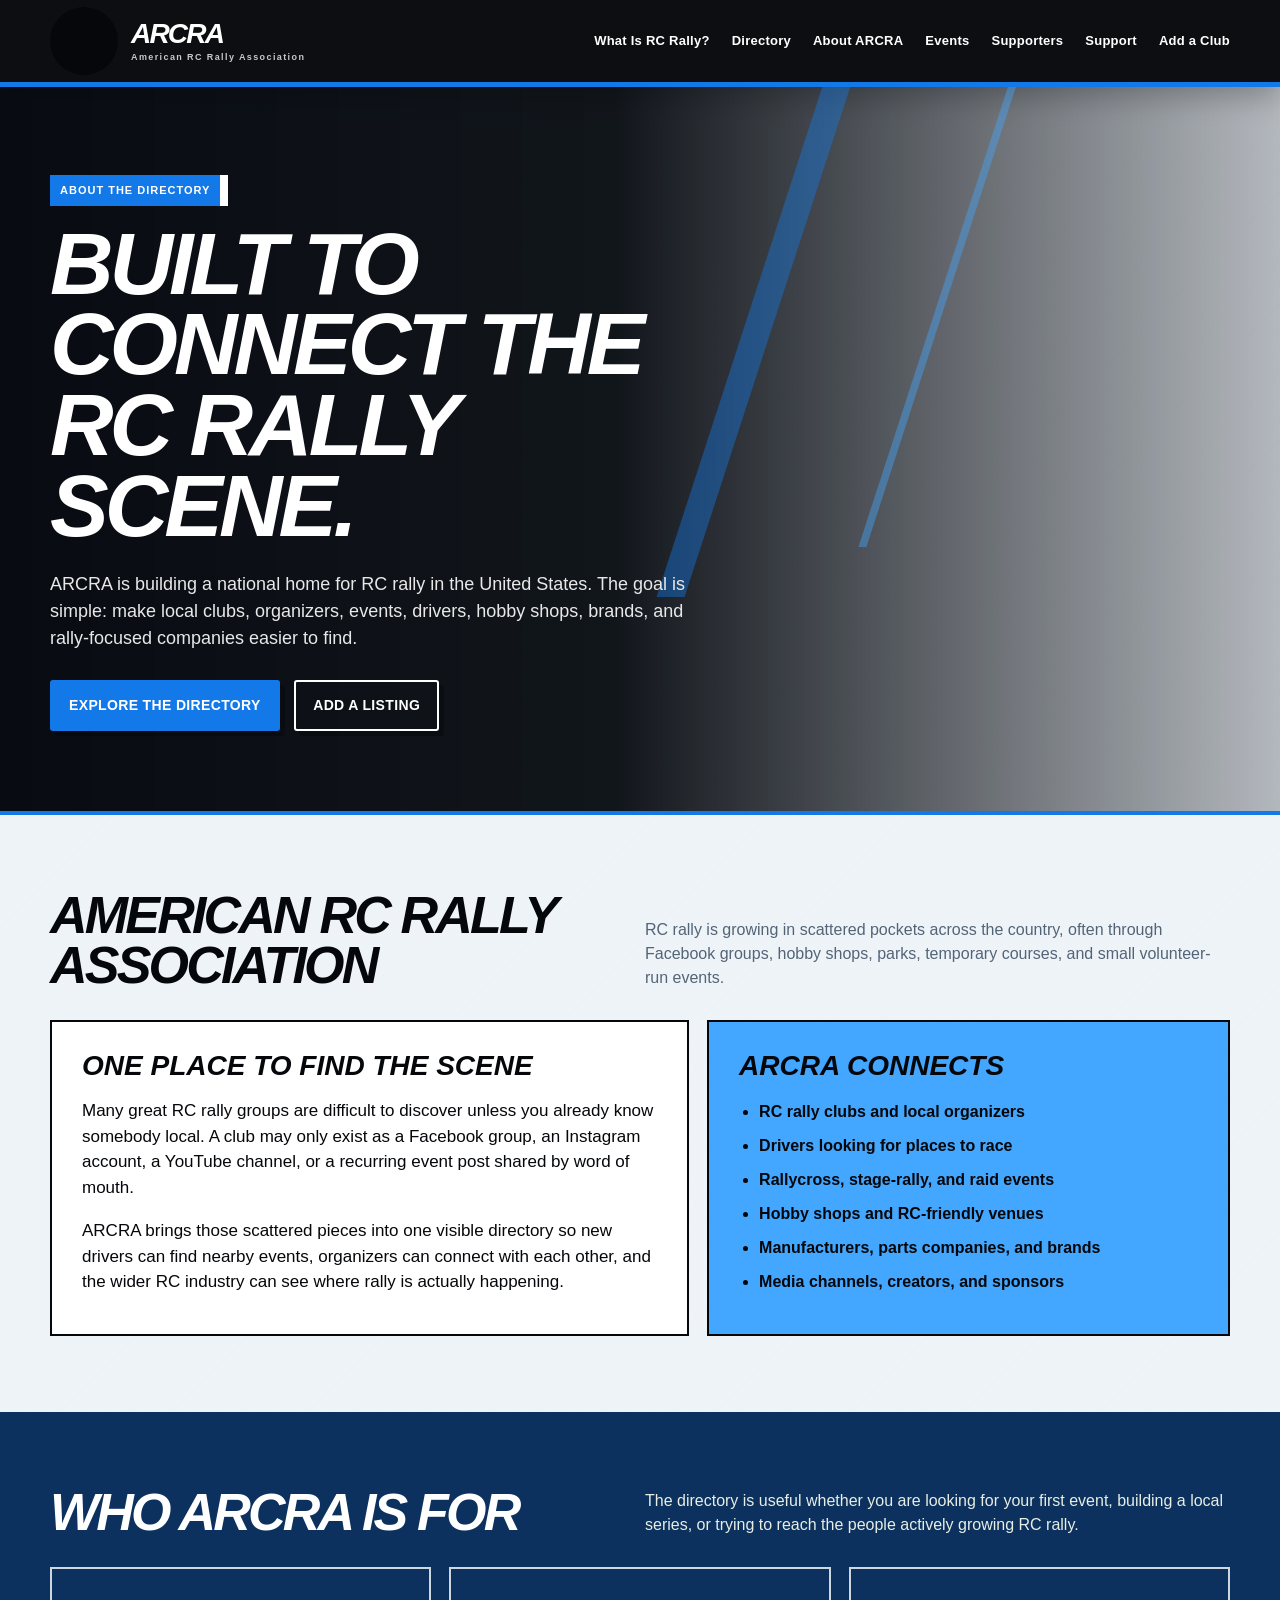
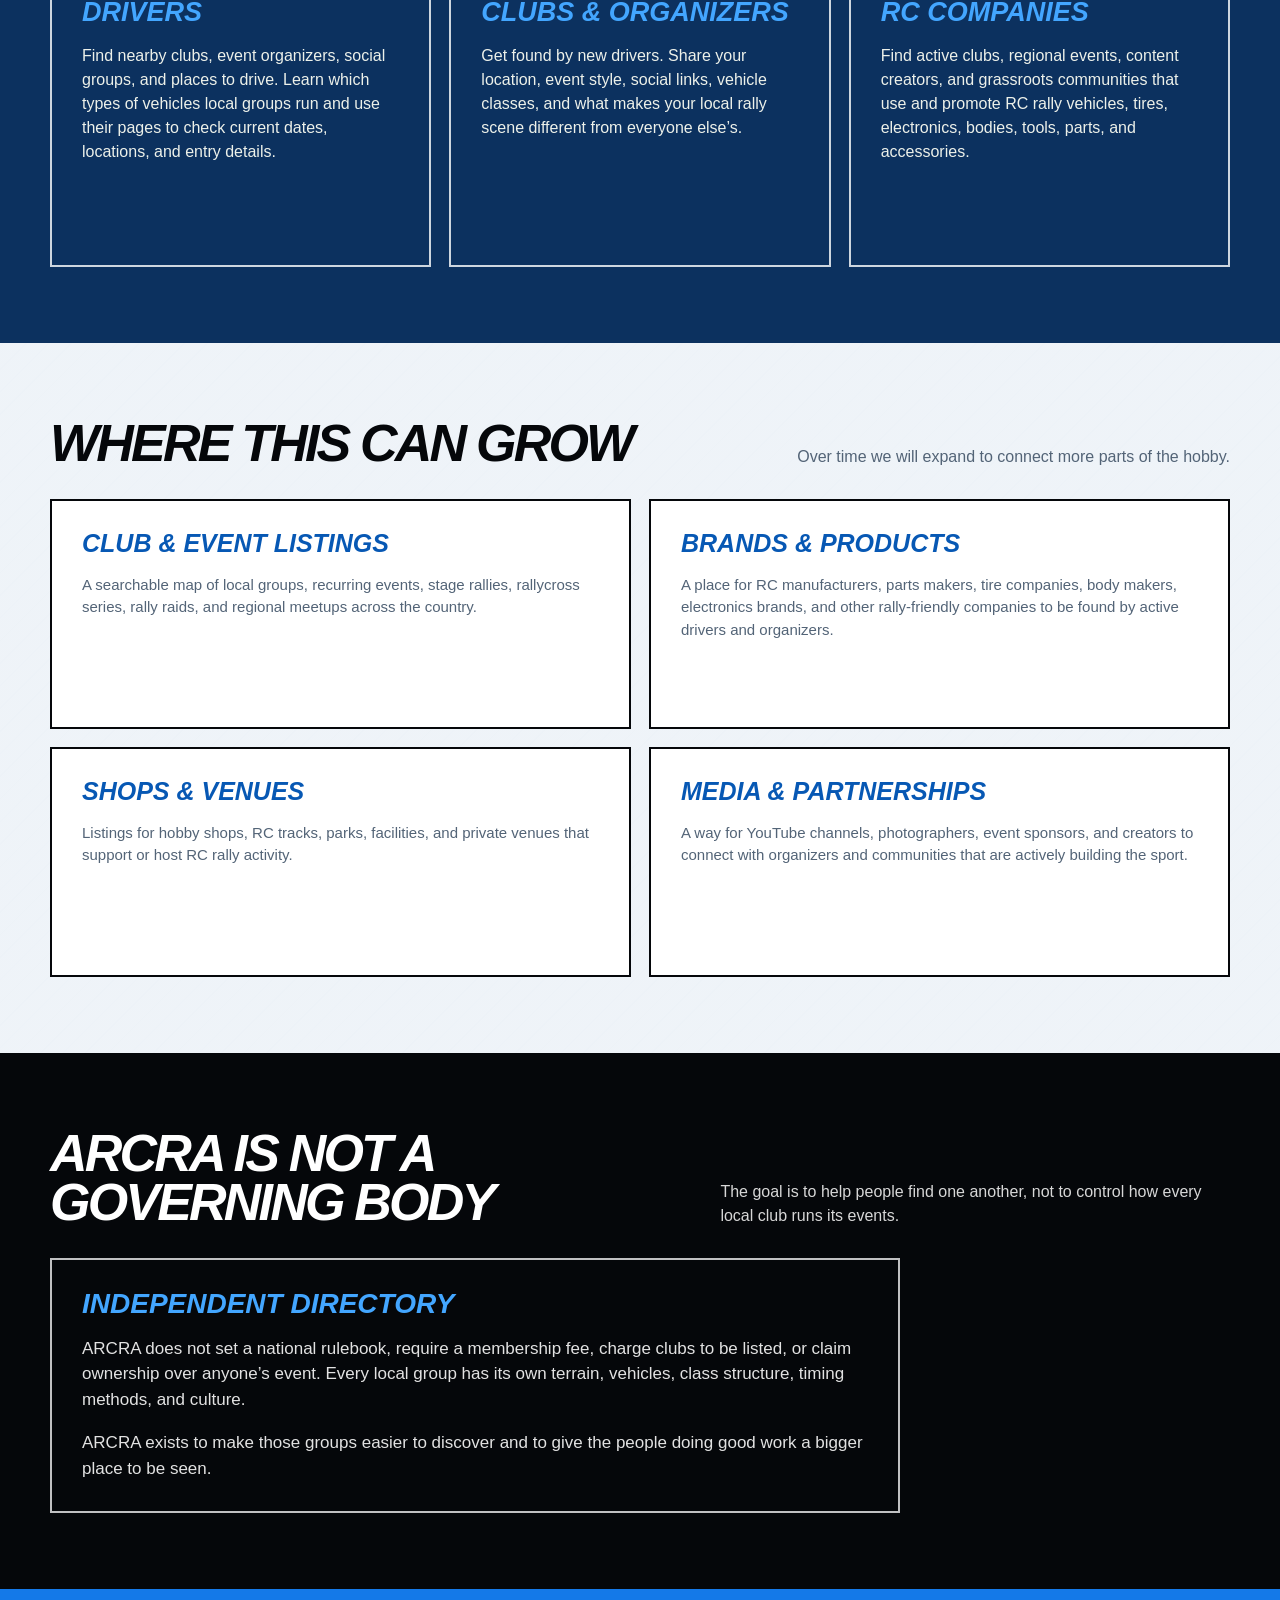
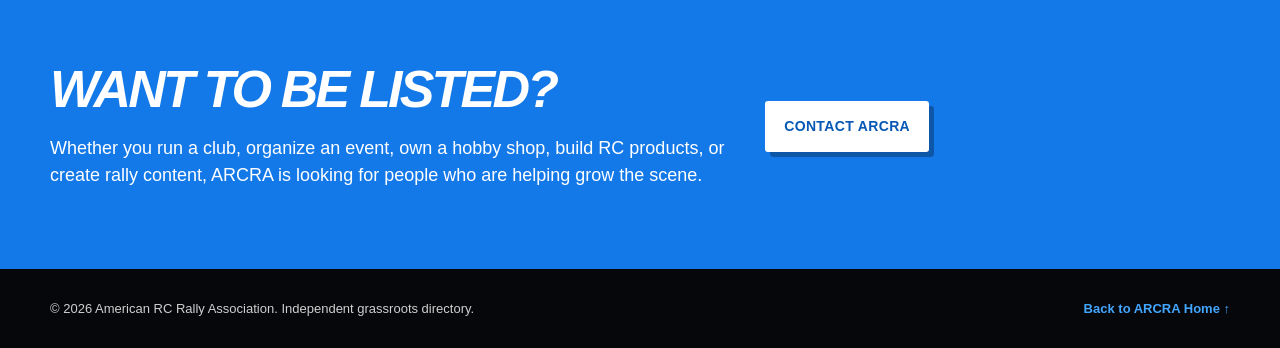
==== commit 14436640: "Add Supporters page and past-event video submissions" ====
--- a/about-arcra.html
+++ b/about-arcra.html
@@ -524,6 +524,7 @@
         <a href="index.html#directory">Directory</a>
         <a href="about-arcra.html">About ARCRA</a>
         <a href="events.html">Events</a>
+        <a href="supporters.html">Supporters</a>
         <a href="index.html#support">Support</a>
         <a href="index.html#add-a-club">Add a Club</a>
       </nav>
@@ -757,3 +758,4 @@
   </footer>
 </body>
 </html>
+
--- a/brand-overrides.css
+++ b/brand-overrides.css
@@ -30,4 +30,7 @@
 .how-it-works { background:linear-gradient(135deg,rgba(12,49,95,.97),rgba(5,7,10,.98)); }
 footer { border-top:4px solid var(--orange); }
 @media (max-width:650px) { .brand-logo { width:58px; height:58px; } .hero { background-position:62% center; } .hero::before,.hero::after { display:none; } }
+.brand::before { content:""; display:block; width:68px; height:68px; flex:0 0 auto; background:#05070a url("https://drive.google.com/thumbnail?id=1RStt5ROEcsJYsX-m4_tT7opOhaQyA-3Z&sz=w400") center/contain no-repeat; border-radius:50%; }
+.brand-stripes { display:none; }
+@media (max-width:650px) { .brand::before { width:58px; height:58px; } }
 
